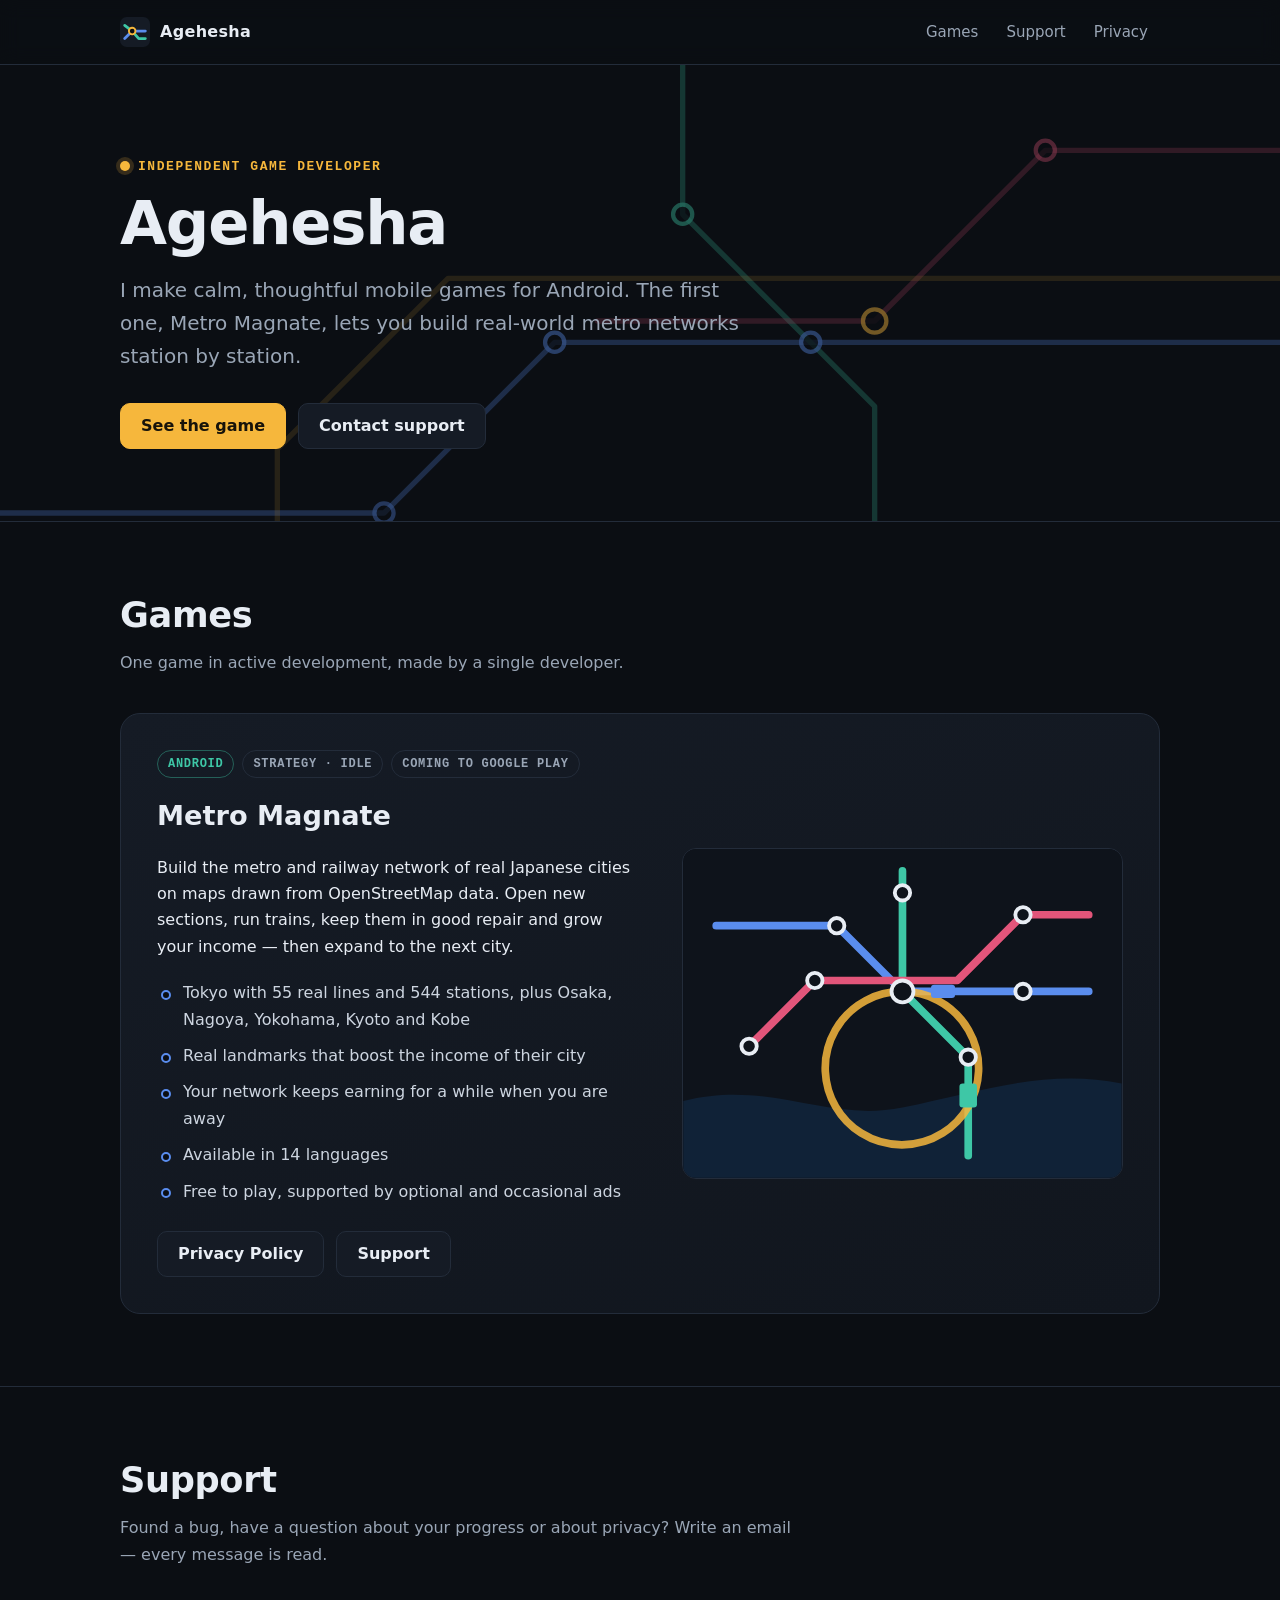
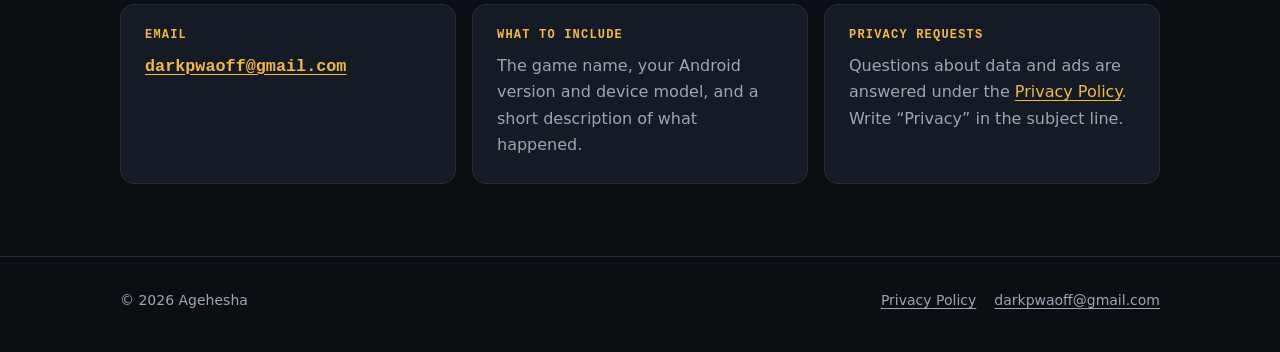
==== index.html @ b370e4f2 "Add Agehesha developer site and Metro Magnate privacy policy - Home page with Metro Magnate and supp" ====
<!DOCTYPE html>
<html lang="en">
<head>
  <meta charset="utf-8">
  <meta name="viewport" content="width=device-width, initial-scale=1">
  <title>Agehesha — Independent game developer</title>
  <meta name="description" content="Agehesha is an independent mobile game developer. Home of Metro Magnate, a strategy game about building real metro networks.">
  <link rel="canonical" href="https://agehesha.github.io/">
  <meta name="theme-color" content="#0b0e13">
  <meta property="og:type" content="website">
  <meta property="og:title" content="Agehesha — Independent game developer">
  <meta property="og:description" content="Home of Metro Magnate, a strategy game about building real metro networks.">
  <meta property="og:url" content="https://agehesha.github.io/">
  <link rel="icon" href="/assets/img/logo.svg" type="image/svg+xml">
  <link rel="stylesheet" href="/assets/css/site.css">
</head>
<body>
  <a class="skip" href="#main">Skip to content</a>

  <header class="site-header">
    <div class="wrap">
      <a class="brand" href="/" aria-label="Agehesha home">
        <img src="/assets/img/logo.svg" alt="" width="30" height="30">
        <span>Agehesha</span>
      </a>
      <nav aria-label="Main">
        <ul class="nav">
          <li><a href="/#games">Games</a></li>
          <li><a href="/#support">Support</a></li>
          <li><a href="/privacy/">Privacy</a></li>
        </ul>
      </nav>
    </div>
  </header>

  <main id="main">
    <div class="hero">
      <svg class="hero-lines" viewBox="0 0 1200 520" preserveAspectRatio="xMidYMid slice" aria-hidden="true">
        <g fill="none" stroke-width="5" stroke-linecap="round" stroke-linejoin="round">
          <path d="M-20 420 L360 420 L520 260 L1220 260" stroke="#5a8dee" opacity=".45"/>
          <path d="M640 -20 L640 140 L820 320 L820 540" stroke="#3ec7a6" opacity=".4"/>
          <path d="M1220 80 L980 80 L820 240 L560 240" stroke="#e2557a" opacity=".32"/>
          <path d="M260 540 L260 360 L420 200 L1220 200" stroke="#f6b73c" opacity=".22"/>
        </g>
        <g fill="#0b0e13" stroke-width="4">
          <circle cx="520" cy="260" r="9" stroke="#5a8dee" opacity=".7"/>
          <circle cx="760" cy="260" r="9" stroke="#5a8dee" opacity=".7"/>
          <circle cx="640" cy="140" r="9" stroke="#3ec7a6" opacity=".7"/>
          <circle cx="820" cy="240" r="11" stroke="#f6b73c" opacity=".8"/>
          <circle cx="980" cy="80" r="9" stroke="#e2557a" opacity=".6"/>
          <circle cx="360" cy="420" r="9" stroke="#5a8dee" opacity=".6"/>
        </g>
      </svg>
      <div class="wrap">
        <p class="eyebrow">Independent game developer</p>
        <h1>Agehesha</h1>
        <p class="lead">I make calm, thoughtful mobile games for Android. The first one, Metro Magnate, lets you build real-world metro networks station by station.</p>
        <div class="actions">
          <a class="btn primary" href="#games">See the game</a>
          <a class="btn" href="#support">Contact support</a>
        </div>
      </div>
    </div>

    <section id="games" aria-labelledby="games-title">
      <div class="wrap">
        <h2 id="games-title">Games</h2>
        <p class="section-intro">One game in active development, made by a single developer.</p>

        <article class="game" id="metro-magnate" aria-labelledby="mm-title">
          <div>
            <ul class="tag-row">
              <li class="tag live">Android</li>
              <li class="tag">Strategy · Idle</li>
              <li class="tag">Coming to Google Play</li>
            </ul>
            <h3 id="mm-title" style="font-size:1.7rem">Metro Magnate</h3>
            <p>Build the metro and railway network of real Japanese cities on maps drawn from OpenStreetMap data. Open new sections, run trains, keep them in good repair and grow your income — then expand to the next city.</p>
            <ul class="features">
              <li>Tokyo with 55 real lines and 544 stations, plus Osaka, Nagoya, Yokohama, Kyoto and Kobe</li>
              <li>Real landmarks that boost the income of their city</li>
              <li>Your network keeps earning for a while when you are away</li>
              <li>Available in 14 languages</li>
              <li>Free to play, supported by optional and occasional ads</li>
            </ul>
            <div class="actions">
              <a class="btn" href="/privacy/">Privacy Policy</a>
              <a class="btn" href="#support">Support</a>
            </div>
          </div>
          <div class="game-art" aria-hidden="true">
            <svg viewBox="0 0 400 300">
              <rect width="400" height="300" fill="#0e131b"/>
              <path d="M0 230 C80 210 130 250 200 236 S330 200 400 214 L400 300 L0 300Z" fill="#11243a" opacity=".9"/>
              <g fill="none" stroke-width="7" stroke-linecap="round" stroke-linejoin="round">
                <path d="M30 70 L140 70 L200 130 L370 130" stroke="#5a8dee"/>
                <path d="M200 20 L200 130 L260 190 L260 280" stroke="#3ec7a6"/>
                <path d="M370 60 L310 60 L250 120 L120 120 L60 180" stroke="#e2557a"/>
                <path d="M200 130 A70 70 0 1 1 199 130" stroke="#f6b73c" opacity=".85"/>
              </g>
              <g fill="#0e131b" stroke="#e8edf4" stroke-width="3.5">
                <circle cx="140" cy="70" r="7"/><circle cx="200" cy="130" r="10"/><circle cx="310" cy="130" r="7"/>
                <circle cx="200" cy="40" r="7"/><circle cx="260" cy="190" r="7"/><circle cx="120" cy="120" r="7"/>
                <circle cx="310" cy="60" r="7"/><circle cx="60" cy="180" r="7"/>
              </g>
              <rect x="226" y="124" width="22" height="12" rx="3" fill="#5a8dee"/>
              <rect x="252" y="214" width="16" height="22" rx="3" fill="#3ec7a6"/>
            </svg>
          </div>
        </article>
      </div>
    </section>

    <section id="support" aria-labelledby="support-title">
      <div class="wrap">
        <h2 id="support-title">Support</h2>
        <p class="section-intro">Found a bug, have a question about your progress or about privacy? Write an email — every message is read.</p>
        <div class="cards">
          <div class="card">
            <p class="k">Email</p>
            <p><a class="mail" href="mailto:darkpwaoff@gmail.com">darkpwaoff@gmail.com</a></p>
          </div>
          <div class="card">
            <p class="k">What to include</p>
            <p>The game name, your Android version and device model, and a short description of what happened.</p>
          </div>
          <div class="card">
            <p class="k">Privacy requests</p>
            <p>Questions about data and ads are answered under the <a href="/privacy/">Privacy Policy</a>. Write “Privacy” in the subject line.</p>
          </div>
        </div>
      </div>
    </section>
  </main>

  <footer class="site-footer">
    <div class="wrap">
      <span>© 2026 Agehesha</span>
      <div class="foot-links">
        <a href="/privacy/">Privacy Policy</a>
        <a href="mailto:darkpwaoff@gmail.com">darkpwaoff@gmail.com</a>
      </div>
    </div>
  </footer>
</body>
</html>
---- assets/css/site.css ----
/* Agehesha — site styles. No external fonts or scripts: nothing is loaded from third parties. */
:root {
  --bg: #0b0e13;
  --bg-2: #11161e;
  --surface: #151b25;
  --line: #232c3a;
  --text: #e8edf4;
  --muted: #9aa6b6;
  --accent: #f6b73c;   /* signal amber */
  --accent-2: #3ec7a6; /* line green */
  --accent-3: #5a8dee; /* line blue */
  --accent-4: #e2557a; /* line red */
  --radius: 14px;
  --max: 1080px;
  --font: system-ui, -apple-system, "Segoe UI", Roboto, "Helvetica Neue", Arial, "Noto Sans", sans-serif;
  --mono: ui-monospace, "SFMono-Regular", Consolas, "Liberation Mono", monospace;
  color-scheme: dark;
}

*, *::before, *::after { box-sizing: border-box; }
html { -webkit-text-size-adjust: 100%; scroll-behavior: smooth; }
@media (prefers-reduced-motion: reduce) { html { scroll-behavior: auto; } * { transition: none !important; } }
body {
  margin: 0;
  background: var(--bg);
  color: var(--text);
  font: 16px/1.65 var(--font);
  overflow-wrap: break-word;
}
img, svg { display: block; max-width: 100%; }
a { color: var(--accent); text-underline-offset: 3px; }
a:hover { color: #ffd27a; }
[id] { scroll-margin-top: 84px; }
:focus-visible { outline: 2px solid var(--accent); outline-offset: 3px; border-radius: 4px; }

.wrap { width: 100%; max-width: var(--max); margin: 0 auto; padding: 0 20px; }
.skip { position: absolute; left: -9999px; top: 0; background: var(--accent); color: #111; padding: 8px 14px; z-index: 10; }
.skip:focus { left: 12px; top: 12px; }

/* ---------- header ---------- */
.site-header {
  position: sticky; top: 0; z-index: 5;
  background: rgba(11, 14, 19, 0.86);
  backdrop-filter: saturate(140%) blur(10px);
  -webkit-backdrop-filter: saturate(140%) blur(10px);
  border-bottom: 1px solid var(--line);
}
.site-header .wrap { display: flex; align-items: center; justify-content: space-between; gap: 16px; min-height: 64px; flex-wrap: wrap; }
.brand { display: flex; align-items: center; gap: 10px; color: var(--text); text-decoration: none; font-weight: 700; letter-spacing: 0.02em; }
.brand svg { width: 30px; height: 30px; }
.brand:hover { color: var(--text); }
.nav { display: flex; gap: 4px; flex-wrap: wrap; margin: 0; padding: 0; list-style: none; }
.nav a { display: block; padding: 8px 12px; border-radius: 8px; color: var(--muted); text-decoration: none; font-size: 15px; }
.nav a:hover, .nav a[aria-current="page"] { color: var(--text); background: var(--surface); }

/* ---------- hero ---------- */
.hero { position: relative; padding: 88px 0 72px; overflow: hidden; border-bottom: 1px solid var(--line); }
.hero-lines { position: absolute; inset: 0; z-index: 0; opacity: 0.55; pointer-events: none; }
.hero .wrap { position: relative; z-index: 1; }
.eyebrow { display: inline-flex; align-items: center; gap: 8px; font: 600 13px/1 var(--mono); letter-spacing: 0.12em; text-transform: uppercase; color: var(--accent); margin: 0 0 18px; }
.eyebrow::before { content: ""; width: 10px; height: 10px; border-radius: 50%; background: var(--accent); box-shadow: 0 0 0 4px rgba(246, 183, 60, 0.18); }
h1 { font-size: clamp(2.2rem, 6vw, 3.8rem); line-height: 1.08; margin: 0 0 18px; letter-spacing: -0.02em; }
.lead { font-size: clamp(1.05rem, 2.2vw, 1.25rem); color: var(--muted); max-width: 640px; margin: 0 0 30px; }
.actions { display: flex; gap: 12px; flex-wrap: wrap; }
.btn {
  display: inline-flex; align-items: center; gap: 8px; min-height: 46px; padding: 0 20px;
  border-radius: 10px; font-weight: 600; text-decoration: none; border: 1px solid var(--line);
  color: var(--text); background: var(--surface); transition: border-color .15s, background .15s;
}
.btn:hover { color: var(--text); border-color: #3a475b; background: #1a2230; }
.btn.primary { background: var(--accent); border-color: var(--accent); color: #17130a; }
.btn.primary:hover { background: #ffc85c; color: #17130a; }

/* ---------- sections ---------- */
section { padding: 72px 0; }
section + section { border-top: 1px solid var(--line); }
h2 { font-size: clamp(1.6rem, 3.6vw, 2.2rem); line-height: 1.2; margin: 0 0 14px; letter-spacing: -0.01em; }
h3 { font-size: 1.15rem; margin: 0 0 8px; }
.section-intro { color: var(--muted); max-width: 680px; margin: 0 0 36px; }

.game {
  display: grid; grid-template-columns: minmax(0, 1.1fr) minmax(0, 1fr); gap: 40px; align-items: center;
  background: linear-gradient(160deg, var(--surface), var(--bg-2));
  border: 1px solid var(--line); border-radius: calc(var(--radius) + 6px); padding: 36px;
}
.game-art { background: #0e131b; border: 1px solid var(--line); border-radius: var(--radius); aspect-ratio: 4 / 3; overflow: hidden; }
.game-art svg { width: 100%; height: 100%; }
.tag-row { display: flex; gap: 8px; flex-wrap: wrap; margin: 0 0 16px; padding: 0; list-style: none; }
.tag { font: 600 12px/1 var(--mono); letter-spacing: 0.06em; text-transform: uppercase; padding: 7px 10px; border-radius: 999px; border: 1px solid var(--line); color: var(--muted); }
.tag.live { color: var(--accent-2); border-color: rgba(62, 199, 166, 0.4); }
.features { list-style: none; padding: 0; margin: 20px 0 26px; display: grid; gap: 10px; }
.features li { position: relative; padding-left: 26px; color: #cdd5e0; }
.features li::before { content: ""; position: absolute; left: 4px; top: 0.62em; width: 10px; height: 10px; border-radius: 50%; border: 2px solid var(--accent-3); background: var(--bg); }

.cards { display: grid; grid-template-columns: repeat(3, minmax(0, 1fr)); gap: 16px; }
.card { background: var(--surface); border: 1px solid var(--line); border-radius: var(--radius); padding: 24px; }
.card p { margin: 0; color: var(--muted); }
.card .k { font: 600 12px/1 var(--mono); letter-spacing: 0.1em; text-transform: uppercase; color: var(--accent); margin: 0 0 12px; }
.mail { font: 600 1.05rem/1.3 var(--mono); word-break: break-all; }

/* ---------- document pages (privacy) ---------- */
.doc { padding: 56px 0 80px; }
.doc .wrap { max-width: 820px; }
.doc h1 { font-size: clamp(2rem, 5vw, 2.8rem); }
.doc h2 { font-size: 1.45rem; margin-top: 44px; padding-top: 8px; scroll-margin-top: 84px; }
.doc h3 { margin-top: 26px; }
.doc p, .doc li { color: #d3dae4; }
.doc ul { padding-left: 1.25rem; }
.doc li + li { margin-top: 6px; }
.meta { color: var(--muted); font-size: 15px; margin: 0 0 28px; }
.summary { background: var(--surface); border: 1px solid var(--line); border-left: 3px solid var(--accent); border-radius: var(--radius); padding: 20px 22px; margin: 0 0 32px; }
.summary p:last-child, .summary ul:last-child { margin-bottom: 0; }
.toc { background: var(--bg-2); border: 1px solid var(--line); border-radius: var(--radius); padding: 18px 22px; margin: 0 0 12px; }
.toc ol { margin: 8px 0 0; padding-left: 1.3rem; columns: 2; column-gap: 32px; }
.toc li { break-inside: avoid; margin: 0 0 4px; }
.toc a { color: #cdd5e0; text-decoration: none; }
.toc a:hover { color: var(--accent); text-decoration: underline; }
.table-wrap { overflow-x: auto; margin: 16px 0; border: 1px solid var(--line); border-radius: var(--radius); }
table { border-collapse: collapse; width: 100%; min-width: 560px; font-size: 15px; }
th, td { text-align: left; vertical-align: top; padding: 12px 14px; border-bottom: 1px solid var(--line); }
th { background: var(--bg-2); color: var(--text); font-weight: 600; }
tr:last-child td { border-bottom: 0; }
td { color: #cdd5e0; }
code { font: 0.92em var(--mono); background: var(--bg-2); border: 1px solid var(--line); border-radius: 6px; padding: 1px 6px; }

/* ---------- footer ---------- */
.site-footer { border-top: 1px solid var(--line); padding: 32px 0 40px; color: var(--muted); font-size: 14px; }
.site-footer .wrap { display: flex; justify-content: space-between; gap: 16px; flex-wrap: wrap; }
.site-footer a { color: var(--muted); }
.site-footer a:hover { color: var(--text); }
.foot-links { display: flex; gap: 18px; flex-wrap: wrap; }

/* ---------- responsive ---------- */
@media (max-width: 860px) {
  .game { grid-template-columns: 1fr; padding: 24px; gap: 28px; }
  .cards { grid-template-columns: 1fr; }
  .toc ol { columns: 1; }
}
@media (max-width: 520px) {
  .hero { padding: 56px 0 48px; }
  section { padding: 52px 0; }
  .site-header .wrap { padding-top: 8px; padding-bottom: 8px; }
  .nav a { padding: 6px 9px; font-size: 14px; }
  .btn { width: 100%; justify-content: center; }
}
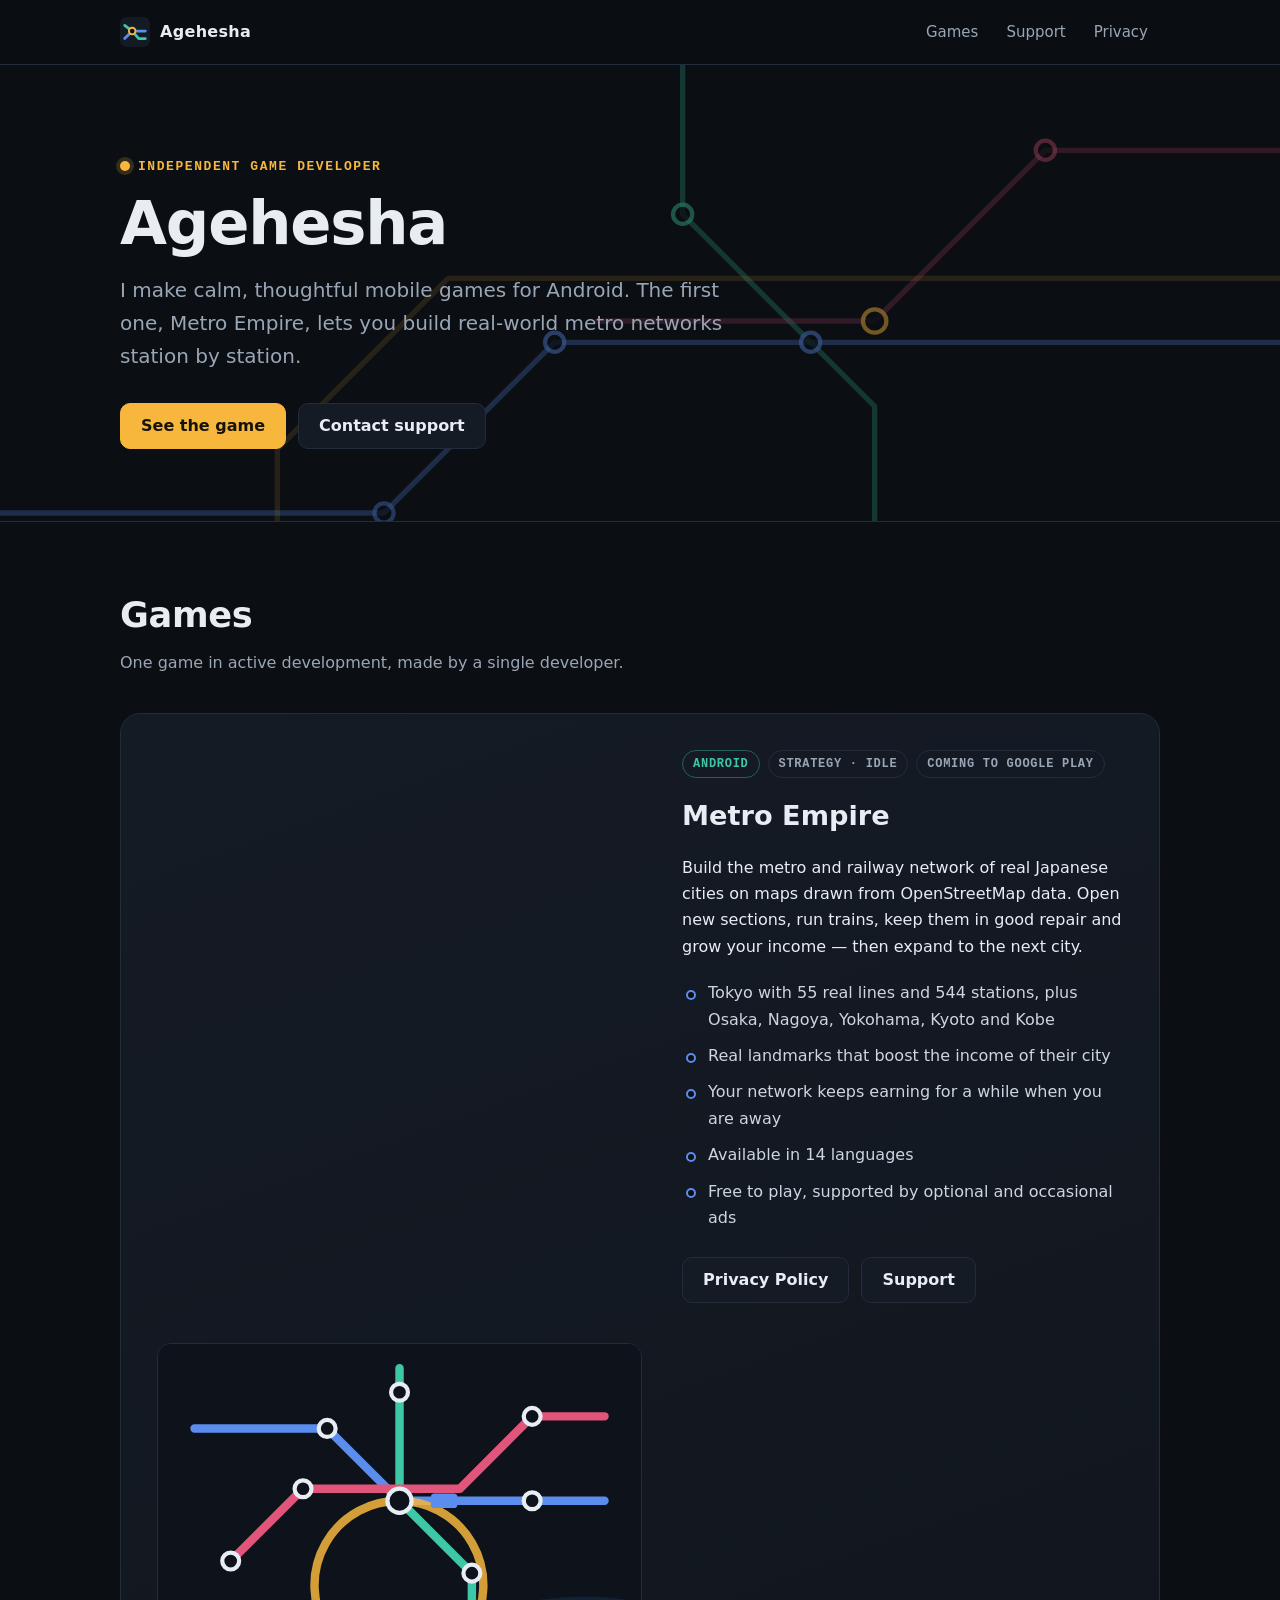
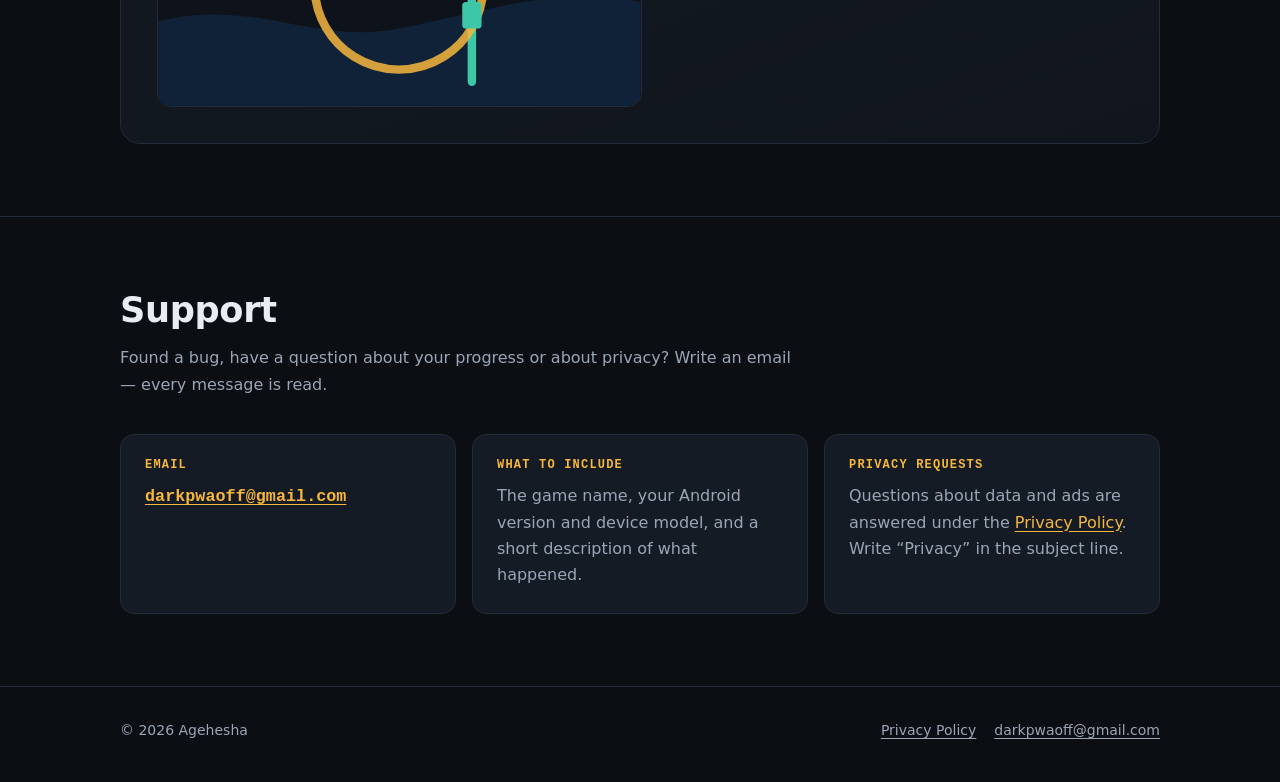
==== commit 72a7950e: "Rename game to Metro Empire; document in-game privacy settings - Home: Metro Empire in titles, cards" ====
--- a/index.html
+++ b/index.html
@@ -4,12 +4,12 @@
   <meta charset="utf-8">
   <meta name="viewport" content="width=device-width, initial-scale=1">
   <title>Agehesha — Independent game developer</title>
-  <meta name="description" content="Agehesha is an independent mobile game developer. Home of Metro Magnate, a strategy game about building real metro networks.">
+  <meta name="description" content="Agehesha is an independent mobile game developer. Home of Metro Empire, a strategy game about building real metro networks.">
   <link rel="canonical" href="https://agehesha.github.io/">
   <meta name="theme-color" content="#0b0e13">
   <meta property="og:type" content="website">
   <meta property="og:title" content="Agehesha — Independent game developer">
-  <meta property="og:description" content="Home of Metro Magnate, a strategy game about building real metro networks.">
+  <meta property="og:description" content="Home of Metro Empire, a strategy game about building real metro networks.">
   <meta property="og:url" content="https://agehesha.github.io/">
   <link rel="icon" href="/assets/img/logo.svg" type="image/svg+xml">
   <link rel="stylesheet" href="/assets/css/site.css">
@@ -54,7 +54,7 @@
       <div class="wrap">
         <p class="eyebrow">Independent game developer</p>
         <h1>Agehesha</h1>
-        <p class="lead">I make calm, thoughtful mobile games for Android. The first one, Metro Magnate, lets you build real-world metro networks station by station.</p>
+        <p class="lead">I make calm, thoughtful mobile games for Android. The first one, Metro Empire, lets you build real-world metro networks station by station.</p>
         <div class="actions">
           <a class="btn primary" href="#games">See the game</a>
           <a class="btn" href="#support">Contact support</a>
@@ -67,14 +67,15 @@
         <h2 id="games-title">Games</h2>
         <p class="section-intro">One game in active development, made by a single developer.</p>
 
-        <article class="game" id="metro-magnate" aria-labelledby="mm-title">
+        <article class="game" id="metro-empire" aria-labelledby="mm-title">
+          <span id="metro-magnate" aria-hidden="true"></span>
           <div>
             <ul class="tag-row">
               <li class="tag live">Android</li>
               <li class="tag">Strategy · Idle</li>
               <li class="tag">Coming to Google Play</li>
             </ul>
-            <h3 id="mm-title" style="font-size:1.7rem">Metro Magnate</h3>
+            <h3 id="mm-title" style="font-size:1.7rem">Metro Empire</h3>
             <p>Build the metro and railway network of real Japanese cities on maps drawn from OpenStreetMap data. Open new sections, run trains, keep them in good repair and grow your income — then expand to the next city.</p>
             <ul class="features">
               <li>Tokyo with 55 real lines and 544 stations, plus Osaka, Nagoya, Yokohama, Kyoto and Kobe</li>
